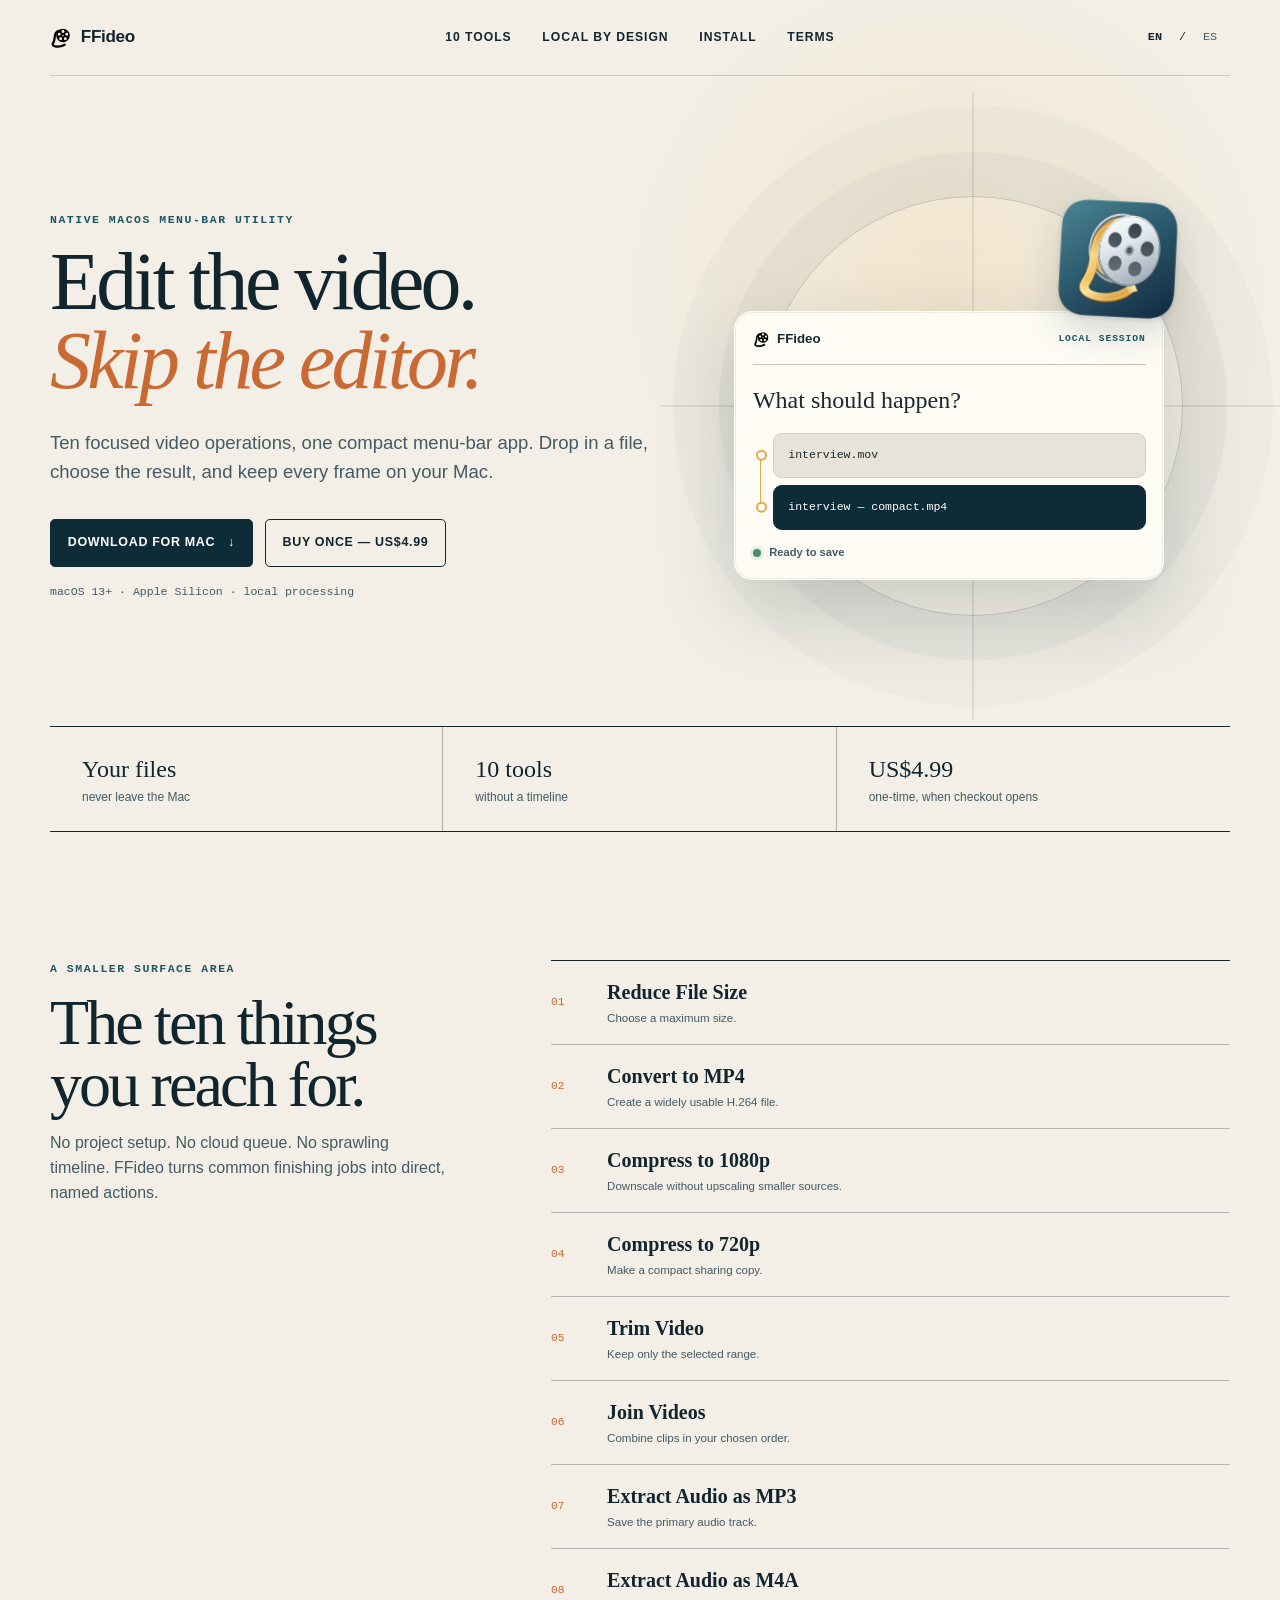
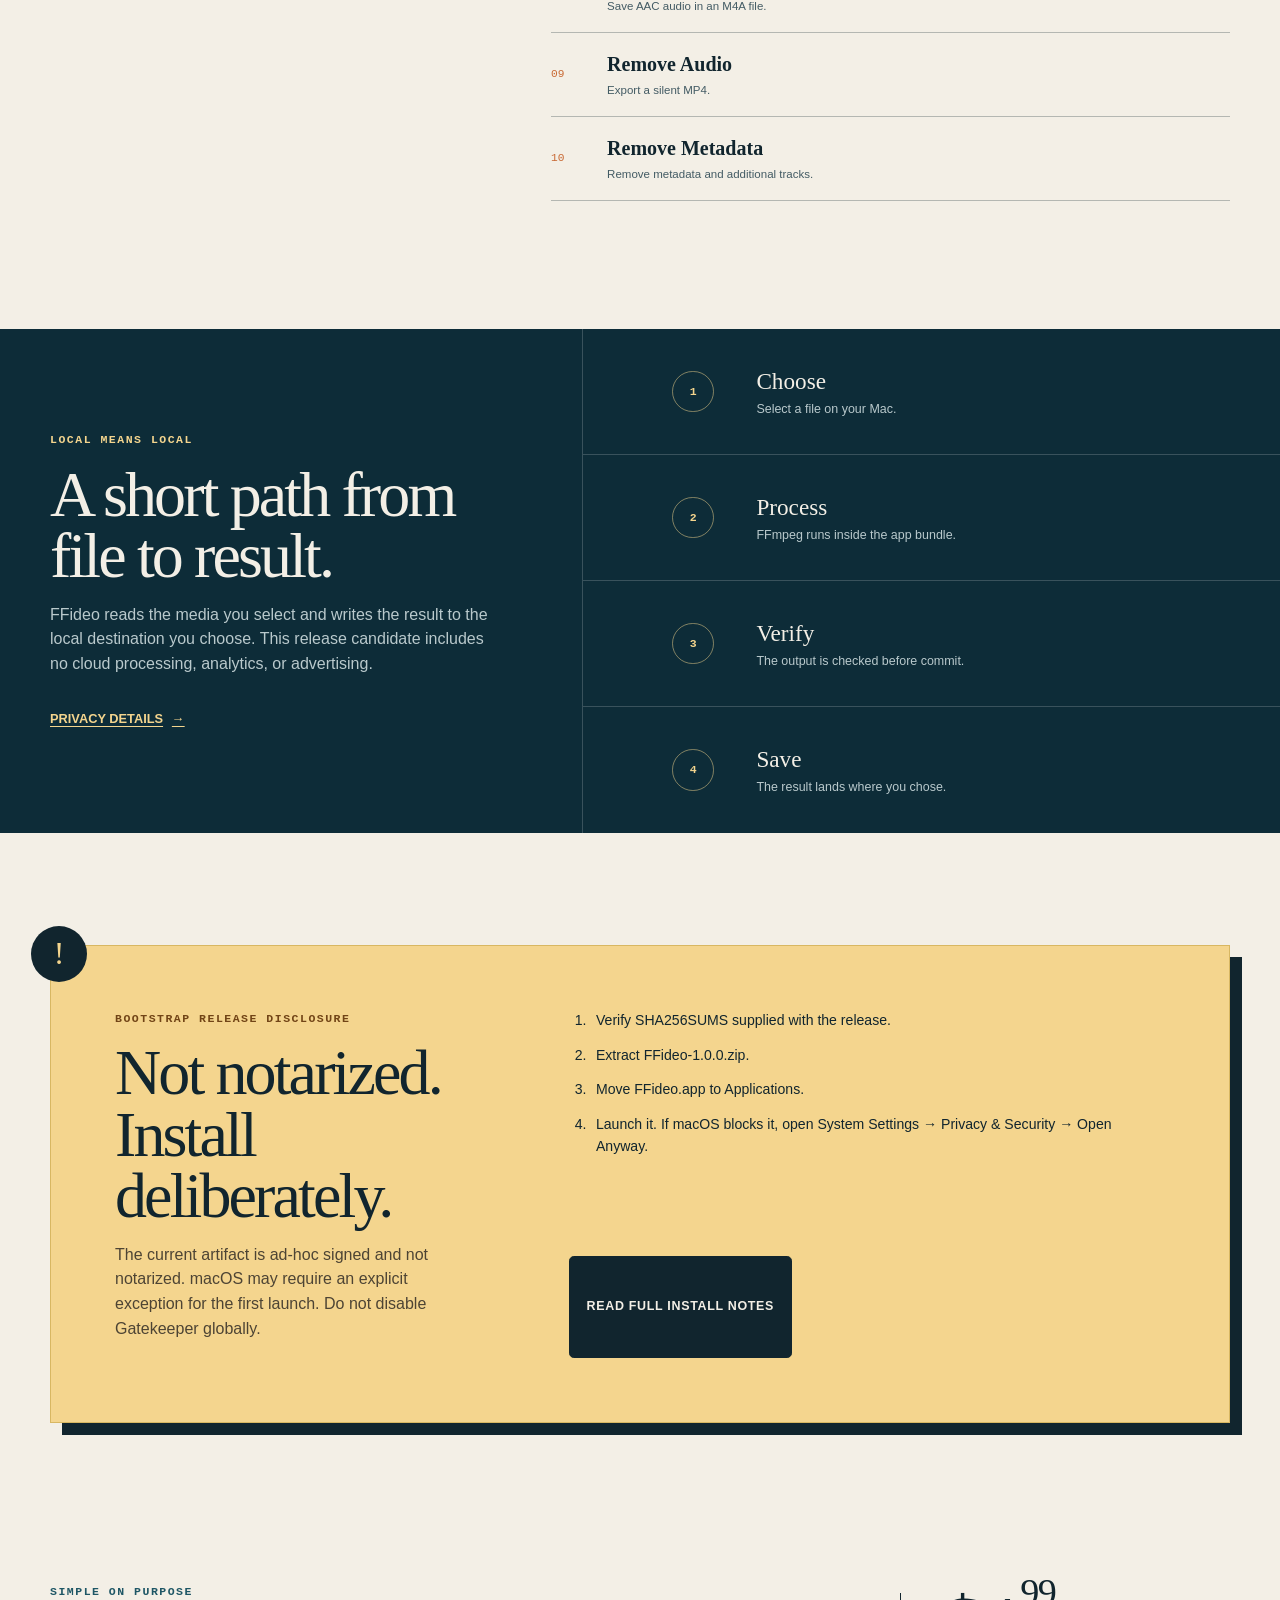
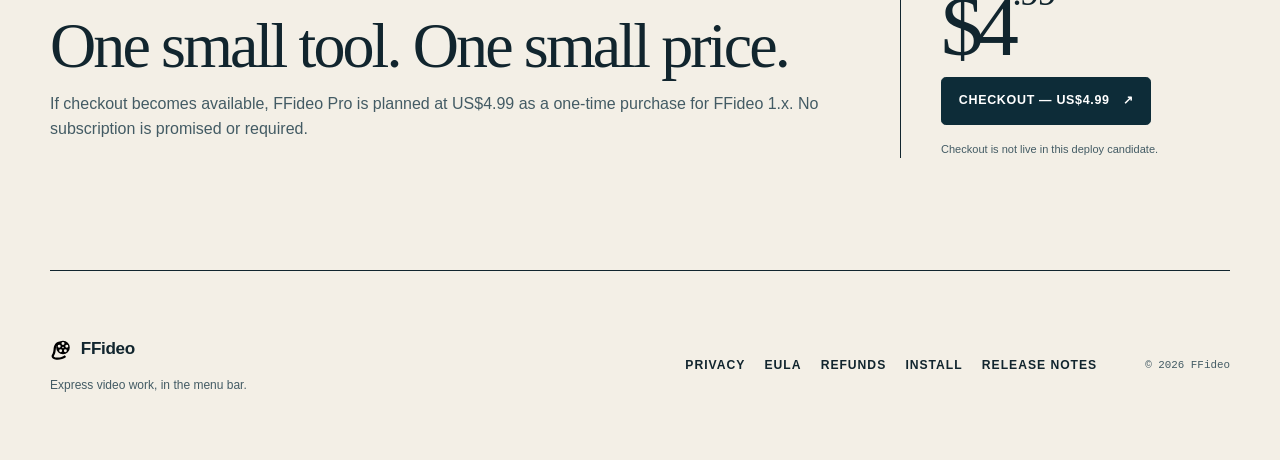
==== index.html @ 84b54c1f "Build FFideo static launch site" ====
<!doctype html>
<html lang="en">
<head>
  <meta charset="utf-8">
  <meta name="viewport" content="width=device-width, initial-scale=1">
  <meta name="description" content="FFideo is a native macOS menu-bar express video editor with ten local tools. Your files stay on your Mac.">
  <meta name="theme-color" content="#0d2c38">
  <meta property="og:title" content="FFideo — Express video work, in the menu bar">
  <meta property="og:description" content="Ten local video tools for Apple Silicon Macs. No cloud processing.">
  <meta property="og:type" content="website">
  <meta property="og:image" content="assets/ffideo.svg">
  <title>FFideo — Express video work, in the menu bar</title>
  <link rel="icon" href="assets/ffideo-menubar.svg" type="image/svg+xml">
  <link rel="stylesheet" href="assets/styles.css">
  <script src="assets/config.js" defer></script>
  <script src="assets/site.js" defer></script>
</head>
<body>
  <a class="skip-link" href="#main">Skip to content</a>
  <div class="page-shell">
    <header class="site-header" aria-label="Primary">
      <a class="brand" href="./" aria-label="FFideo home">
        <img src="assets/ffideo-menubar.svg" width="22" height="22" alt="">
        <span>FFideo</span>
      </a>
      <nav class="nav-links" aria-label="Main navigation">
        <a href="#tools" data-i18n="nav.tools">10 tools</a>
        <a href="#local" data-i18n="nav.local">Local by design</a>
        <a href="#install" data-i18n="nav.install">Install</a>
        <a href="privacy.html" data-i18n="nav.terms">Terms</a>
      </nav>
      <div class="language-switcher" aria-label="Language">
        <button type="button" data-language="en" aria-pressed="true">EN</button>
        <span aria-hidden="true">/</span>
        <button type="button" data-language="es" aria-pressed="false">ES</button>
      </div>
    </header>

    <main id="main">
      <section class="hero" aria-labelledby="hero-title">
        <div class="hero-copy">
          <p class="eyebrow" data-i18n="hero.eyebrow">Native macOS menu-bar utility</p>
          <h1 id="hero-title">
            <span data-i18n="hero.titleA">Edit the video.</span>
            <em data-i18n="hero.titleB">Skip the editor.</em>
          </h1>
          <p class="hero-lede" data-i18n="hero.lede">Ten focused video operations, one compact menu-bar app. Drop in a file, choose the result, and keep every frame on your Mac.</p>
          <div class="hero-actions">
            <a class="button button-primary" id="download" href="#download" data-config-link="releaseZipUrl" data-pending-label="Coming soon" data-pending-message="The FFideo release download is not live yet.">
              <span data-action-label data-i18n="hero.download">Download for Mac</span>
              <span aria-hidden="true">↓</span>
            </a>
            <a class="button button-quiet" href="#price" data-i18n="hero.buy">Buy once — US$4.99</a>
          </div>
          <p class="requirements" data-i18n="hero.requirements">macOS 13+ · Apple Silicon · local processing</p>
        </div>

        <div class="hero-object" aria-label="Illustration of the FFideo menu-bar app">
          <div class="signal-ring" aria-hidden="true"></div>
          <img class="app-icon" src="assets/ffideo.svg" width="164" height="164" alt="FFideo app icon: an aluminum film reel with a golden fettuccine ribbon">
          <div class="menu-popover">
            <div class="menu-chrome">
              <div class="menu-brand"><img src="assets/ffideo-menubar.svg" width="17" height="17" alt=""> FFideo</div>
              <span class="local-tag" data-i18n="mock.local">LOCAL SESSION</span>
            </div>
            <p class="menu-question" data-i18n="mock.title">What should happen?</p>
            <div class="file-route">
              <span class="file-pill" data-i18n="mock.input">interview.mov</span>
              <span class="route-line" aria-hidden="true"></span>
              <span class="file-pill file-output" data-i18n="mock.output">interview — compact.mp4</span>
            </div>
            <div class="menu-status"><span aria-hidden="true"></span><b data-i18n="mock.status">Ready to save</b></div>
          </div>
        </div>
      </section>

      <section class="proof-strip" aria-label="Key facts">
        <div><strong data-i18n="proof.files">Your files</strong><span data-i18n="proof.filesDetail">never leave the Mac</span></div>
        <div><strong data-i18n="proof.tools">10 tools</strong><span data-i18n="proof.toolsDetail">without a timeline</span></div>
        <div><strong data-i18n="proof.price">US$4.99</strong><span data-i18n="proof.priceDetail">one-time, when checkout opens</span></div>
      </section>

      <section class="tools-section" id="tools" aria-labelledby="tools-title">
        <div class="section-heading">
          <p class="eyebrow" data-i18n="tools.eyebrow">A smaller surface area</p>
          <h2 id="tools-title" data-i18n="tools.title">The ten things you reach for.</h2>
          <p data-i18n="tools.intro">No project setup. No cloud queue. No sprawling timeline. FFideo turns common finishing jobs into direct, named actions.</p>
        </div>
        <ol class="tool-ledger">
          <li><span class="tool-number">01</span><div><strong data-i18n="tool.1">Reduce File Size</strong><small data-i18n="tool.1d">Choose a maximum size.</small></div></li>
          <li><span class="tool-number">02</span><div><strong data-i18n="tool.2">Convert to MP4</strong><small data-i18n="tool.2d">Create a widely usable H.264 file.</small></div></li>
          <li><span class="tool-number">03</span><div><strong data-i18n="tool.3">Compress to 1080p</strong><small data-i18n="tool.3d">Downscale without upscaling smaller sources.</small></div></li>
          <li><span class="tool-number">04</span><div><strong data-i18n="tool.4">Compress to 720p</strong><small data-i18n="tool.4d">Make a compact sharing copy.</small></div></li>
          <li><span class="tool-number">05</span><div><strong data-i18n="tool.5">Trim Video</strong><small data-i18n="tool.5d">Keep only the selected range.</small></div></li>
          <li><span class="tool-number">06</span><div><strong data-i18n="tool.6">Join Videos</strong><small data-i18n="tool.6d">Combine clips in your chosen order.</small></div></li>
          <li><span class="tool-number">07</span><div><strong data-i18n="tool.7">Extract Audio as MP3</strong><small data-i18n="tool.7d">Save the primary audio track.</small></div></li>
          <li><span class="tool-number">08</span><div><strong data-i18n="tool.8">Extract Audio as M4A</strong><small data-i18n="tool.8d">Save AAC audio in an M4A file.</small></div></li>
          <li><span class="tool-number">09</span><div><strong data-i18n="tool.9">Remove Audio</strong><small data-i18n="tool.9d">Export a silent MP4.</small></div></li>
          <li><span class="tool-number">10</span><div><strong data-i18n="tool.10">Remove Metadata</strong><small data-i18n="tool.10d">Remove metadata and additional tracks.</small></div></li>
        </ol>
      </section>

      <section class="local-section" id="local" aria-labelledby="local-title">
        <div class="local-copy">
          <p class="eyebrow" data-i18n="local.eyebrow">Local means local</p>
          <h2 id="local-title" data-i18n="local.title">A short path from file to result.</h2>
          <p data-i18n="local.body">FFideo reads the media you select and writes the result to the local destination you choose. This release candidate includes no cloud processing, analytics, or advertising.</p>
          <a class="text-link" href="privacy.html">Privacy details <span aria-hidden="true">→</span></a>
        </div>
        <ol class="local-flow">
          <li><b>1</b><div><strong data-i18n="local.step1">Choose</strong><span data-i18n="local.step1d">Select a file on your Mac.</span></div></li>
          <li><b>2</b><div><strong data-i18n="local.step2">Process</strong><span data-i18n="local.step2d">FFmpeg runs inside the app bundle.</span></div></li>
          <li><b>3</b><div><strong data-i18n="local.step3">Verify</strong><span data-i18n="local.step3d">The output is checked before commit.</span></div></li>
          <li><b>4</b><div><strong data-i18n="local.step4">Save</strong><span data-i18n="local.step4d">The result lands where you chose.</span></div></li>
        </ol>
      </section>

      <section class="install-section" id="install" aria-labelledby="install-title">
        <div class="warning-mark" aria-hidden="true">!</div>
        <div class="install-copy">
          <p class="eyebrow" data-i18n="install.eyebrow">Bootstrap release disclosure</p>
          <h2 id="install-title" data-i18n="install.title">Not notarized. Install deliberately.</h2>
          <p data-i18n="install.body">The current artifact is ad-hoc signed and not notarized. macOS may require an explicit exception for the first launch. Do not disable Gatekeeper globally.</p>
        </div>
        <ol class="install-steps">
          <li data-i18n="install.one">Verify SHA256SUMS supplied with the release.</li>
          <li data-i18n="install.two">Extract FFideo-1.0.0.zip.</li>
          <li data-i18n="install.three">Move FFideo.app to Applications.</li>
          <li data-i18n="install.four">Launch it. If macOS blocks it, open System Settings → Privacy &amp; Security → Open Anyway.</li>
        </ol>
        <a class="button button-dark" href="install.html" data-i18n="install.link">Read full install notes</a>
      </section>

      <section class="price-section" id="price" aria-labelledby="price-title">
        <div>
          <p class="eyebrow" data-i18n="price.eyebrow">Simple on purpose</p>
          <h2 id="price-title" data-i18n="price.title">One small tool. One small price.</h2>
          <p data-i18n="price.body">If checkout becomes available, FFideo Pro is planned at US$4.99 as a one-time purchase for FFideo 1.x. No subscription is promised or required.</p>
        </div>
        <div class="price-action">
          <span class="price">$4<sup>.99</sup></span>
          <a class="button button-primary" id="checkout" href="#checkout" data-config-link="checkoutUrl" data-pending-label="Coming soon" data-pending-message="FFideo checkout is not live yet.">
            <span data-action-label data-i18n="price.cta">Checkout — US$4.99</span>
            <span aria-hidden="true">↗</span>
          </a>
          <small data-i18n="price.note">Checkout is not live in this deploy candidate.</small>
        </div>
      </section>
    </main>

    <footer class="site-footer">
      <div class="footer-brand">
        <a class="brand" href="./"><img src="assets/ffideo-menubar.svg" width="22" height="22" alt=""><span>FFideo</span></a>
        <p data-i18n="footer.tagline">Express video work, in the menu bar.</p>
      </div>
      <nav aria-label="Legal and release documents">
        <a href="privacy.html" data-i18n="footer.privacy">Privacy</a>
        <a href="eula.html" data-i18n="footer.eula">EULA</a>
        <a href="refunds.html" data-i18n="footer.refunds">Refunds</a>
        <a href="install.html" data-i18n="footer.install">Install</a>
        <a href="release-docs/CHANGELOG.md" data-i18n="footer.source">Release notes</a>
      </nav>
      <p class="copyright">© 2026 FFideo</p>
    </footer>
  </div>
  <p class="sr-only" aria-live="polite" data-live-region></p>
</body>
</html>
---- assets/styles.css ----
/* FFideo launch site — no external fonts, trackers, or build step. */
:root {
  --ink: #11252e;
  --ink-soft: #435b64;
  --petrol: #0d2c38;
  --petrol-light: #1e5665;
  --paper: #f3efe6;
  --paper-bright: #fffdf7;
  --line: #c9c3b7;
  --gold: #e4aa43;
  --gold-pale: #f4d58e;
  --orange: #c96a35;
  --white: #ffffff;
  --shadow: 0 28px 80px rgba(10, 37, 47, .18);
  --sans: "Avenir Next", Avenir, "Segoe UI", Helvetica, Arial, sans-serif;
  --display: "Iowan Old Style", "Palatino Linotype", Palatino, Georgia, serif;
  --mono: "SFMono-Regular", Consolas, "Liberation Mono", monospace;
  --max: 1180px;
}

* { box-sizing: border-box; }
html { scroll-behavior: smooth; }
body {
  margin: 0;
  color: var(--ink);
  background:
    radial-gradient(circle at 74% 8%, rgba(228, 170, 67, .15), transparent 21rem),
    var(--paper);
  font-family: var(--sans);
  font-size: 16px;
  line-height: 1.55;
  -webkit-font-smoothing: antialiased;
}
img { display: block; max-width: 100%; }
a { color: inherit; text-decoration-thickness: .08em; text-underline-offset: .2em; }
button, a { -webkit-tap-highlight-color: transparent; }
button { font: inherit; }
::selection { color: var(--petrol); background: var(--gold-pale); }

.skip-link {
  position: fixed;
  z-index: 100;
  top: .75rem;
  left: .75rem;
  padding: .65rem 1rem;
  color: var(--white);
  background: var(--petrol);
  border-radius: .35rem;
  transform: translateY(-180%);
}
.skip-link:focus { transform: translateY(0); }
:focus-visible { outline: 3px solid var(--gold); outline-offset: 4px; }
.sr-only {
  position: absolute;
  width: 1px;
  height: 1px;
  padding: 0;
  margin: -1px;
  overflow: hidden;
  clip: rect(0, 0, 0, 0);
  white-space: nowrap;
  border: 0;
}

.page-shell { overflow: hidden; }
.site-header,
main > section,
.site-footer {
  width: min(calc(100% - 2rem), var(--max));
  margin-inline: auto;
}

.site-header {
  min-height: 76px;
  display: grid;
  grid-template-columns: 1fr auto 1fr;
  align-items: center;
  gap: 1.5rem;
  border-bottom: 1px solid rgba(17, 37, 46, .2);
}
.brand {
  justify-self: start;
  display: inline-flex;
  align-items: center;
  gap: .55rem;
  font-size: 1.07rem;
  font-weight: 750;
  letter-spacing: -.02em;
  text-decoration: none;
}
.brand img { width: 22px; height: 22px; }
.nav-links { display: flex; align-items: center; gap: clamp(1rem, 2.4vw, 2.25rem); }
.nav-links a,
.site-footer nav a {
  font-size: .76rem;
  font-weight: 700;
  letter-spacing: .08em;
  text-decoration: none;
  text-transform: uppercase;
}
.nav-links a:hover,
.site-footer nav a:hover { text-decoration: underline; }
.language-switcher {
  justify-self: end;
  display: flex;
  align-items: center;
  gap: .25rem;
  font-family: var(--mono);
  font-size: .74rem;
}
.language-switcher button {
  min-width: 40px;
  min-height: 44px;
  padding: .25rem;
  color: var(--ink-soft);
  background: transparent;
  border: 0;
  cursor: pointer;
}
.language-switcher button[aria-pressed="true"] { color: var(--ink); font-weight: 800; }

.hero {
  min-height: min(650px, calc(100svh - 76px));
  display: grid;
  grid-template-columns: minmax(0, 1.08fr) minmax(440px, .92fr);
  align-items: center;
  gap: clamp(2rem, 5vw, 6rem);
  padding: clamp(3rem, 8vh, 5.5rem) 0 clamp(2.75rem, 7vh, 4.5rem);
}
.eyebrow {
  margin: 0 0 .9rem;
  color: var(--petrol-light);
  font-family: var(--mono);
  font-size: .72rem;
  font-weight: 700;
  letter-spacing: .13em;
  text-transform: uppercase;
}
.hero h1,
h2,
.legal-hero h1 {
  margin: 0;
  font-family: var(--display);
  font-weight: 500;
  letter-spacing: -.045em;
  line-height: .96;
}
.hero h1 { max-width: 680px; font-size: clamp(3.8rem, 6.4vw, 5.9rem); }
.hero h1 span,
.hero h1 em { display: block; }
.hero h1 em { color: var(--orange); font-style: italic; }
.hero-lede {
  max-width: 620px;
  margin: 1.8rem 0 0;
  color: var(--ink-soft);
  font-size: clamp(1rem, 1.45vw, 1.2rem);
}
.hero-actions { display: flex; flex-wrap: wrap; gap: .75rem; margin-top: 2rem; }
.button {
  min-height: 48px;
  display: inline-flex;
  align-items: center;
  justify-content: center;
  gap: .8rem;
  padding: .7rem 1.05rem;
  border: 1px solid var(--ink);
  border-radius: .3rem;
  font-size: .78rem;
  font-weight: 800;
  letter-spacing: .055em;
  text-decoration: none;
  text-transform: uppercase;
  transition: transform 160ms ease, background-color 160ms ease, color 160ms ease;
}
.button:hover { transform: translateY(-2px); }
.button-primary { color: var(--white); background: var(--petrol); border-color: var(--petrol); }
.button-primary:hover { background: var(--petrol-light); }
.button-quiet { background: transparent; }
.button-quiet:hover { color: var(--paper-bright); background: var(--ink); }
.button-dark { color: var(--paper); background: var(--ink); border-color: var(--ink); }
.button[aria-disabled="true"] { cursor: not-allowed; }
.requirements {
  margin: 1rem 0 0;
  color: var(--ink-soft);
  font-family: var(--mono);
  font-size: .72rem;
}

.hero-object {
  position: relative;
  min-height: 490px;
  display: grid;
  place-items: center;
  isolation: isolate;
}
.signal-ring {
  position: absolute;
  z-index: -2;
  width: 420px;
  aspect-ratio: 1;
  border: 1px solid rgba(17, 37, 46, .2);
  border-radius: 50%;
  box-shadow:
    0 0 0 44px rgba(13, 44, 56, .035),
    0 0 0 90px rgba(13, 44, 56, .025);
}
.signal-ring::before,
.signal-ring::after {
  content: "";
  position: absolute;
  inset: 50% auto auto 50%;
  background: rgba(17, 37, 46, .18);
  transform: translate(-50%, -50%);
}
.signal-ring::before { width: 1px; height: 150%; }
.signal-ring::after { width: 150%; height: 1px; }
.app-icon {
  position: absolute;
  z-index: 2;
  top: 16px;
  right: 9%;
  width: 132px;
  filter: drop-shadow(0 16px 20px rgba(13, 44, 56, .17));
  transform: rotate(3deg);
}
.menu-popover {
  position: relative;
  z-index: 1;
  width: min(100%, 430px);
  margin: 5rem 3rem 0 0;
  padding: 1.1rem;
  color: #1a2830;
  background: rgba(255, 253, 247, .93);
  border: 1px solid rgba(255,255,255,.78);
  border-radius: 1.15rem;
  box-shadow: var(--shadow), inset 0 0 0 1px rgba(17, 37, 46, .08);
  backdrop-filter: blur(18px);
  -webkit-backdrop-filter: blur(18px);
}
.menu-popover::before {
  content: "";
  position: absolute;
  top: -10px;
  right: 74px;
  width: 18px;
  height: 18px;
  background: var(--paper-bright);
  border-top: 1px solid rgba(17, 37, 46, .08);
  border-left: 1px solid rgba(17, 37, 46, .08);
  transform: rotate(45deg);
}
.menu-chrome { display: flex; align-items: center; justify-content: space-between; padding-bottom: .85rem; border-bottom: 1px solid var(--line); }
.menu-brand { display: flex; align-items: center; gap: .45rem; font-size: .83rem; font-weight: 800; }
.local-tag { color: var(--petrol-light); font-family: var(--mono); font-size: .6rem; font-weight: 800; letter-spacing: .1em; }
.menu-question { margin: 1.1rem 0 .85rem; font-family: var(--display); font-size: 1.5rem; }
.file-route { position: relative; display: grid; gap: .45rem; padding-left: 1.25rem; }
.route-line { position: absolute; z-index: -1; top: 20px; bottom: 20px; left: .47rem; width: 1px; background: var(--gold); }
.file-pill {
  position: relative;
  padding: .78rem .9rem;
  background: #e8e3d9;
  border: 1px solid #d5cec1;
  border-radius: .55rem;
  font-family: var(--mono);
  font-size: .72rem;
}
.file-pill::before {
  content: "";
  position: absolute;
  top: 50%;
  left: -1.12rem;
  width: .42rem;
  height: .42rem;
  background: var(--paper-bright);
  border: 2px solid var(--gold);
  border-radius: 50%;
  transform: translateY(-50%);
}
.file-output { color: var(--white); background: var(--petrol); border-color: var(--petrol); }
.menu-status { display: flex; align-items: center; gap: .5rem; margin-top: .9rem; color: var(--ink-soft); font-size: .7rem; }
.menu-status span { width: .52rem; height: .52rem; background: #4e8b65; border-radius: 50%; box-shadow: 0 0 0 3px rgba(78, 139, 101, .14); }

.proof-strip {
  display: grid;
  grid-template-columns: repeat(3, 1fr);
  border-top: 1px solid var(--ink);
  border-bottom: 1px solid var(--ink);
}
.proof-strip > div { min-height: 104px; display: flex; flex-direction: column; justify-content: center; padding: 1.25rem 2rem; border-right: 1px solid rgba(17, 37, 46, .32); }
.proof-strip > div:last-child { border-right: 0; }
.proof-strip strong { font-family: var(--display); font-size: 1.5rem; font-weight: 500; }
.proof-strip span { color: var(--ink-soft); font-size: .75rem; }

.tools-section {
  display: grid;
  grid-template-columns: .74fr 1.26fr;
  gap: clamp(3rem, 8vw, 8rem);
  padding: 8rem 0;
}
.section-heading { align-self: start; position: sticky; top: 3rem; }
.section-heading h2,
.local-copy h2,
.install-copy h2,
.price-section h2 { font-size: clamp(2.7rem, 5vw, 4.8rem); }
.section-heading > p:last-child,
.local-copy > p:last-of-type,
.install-copy > p:last-child,
.price-section > div > p:last-child { color: var(--ink-soft); }
.tool-ledger { margin: 0; padding: 0; list-style: none; border-top: 1px solid var(--ink); }
.tool-ledger li {
  display: grid;
  grid-template-columns: 3.5rem 1fr;
  align-items: center;
  min-height: 84px;
  border-bottom: 1px solid rgba(17, 37, 46, .28);
  transition: padding-left 160ms ease, background-color 160ms ease;
}
.tool-ledger li:hover { padding-left: .8rem; background: rgba(255,255,255,.25); }
.tool-number { color: var(--orange); font-family: var(--mono); font-size: .7rem; }
.tool-ledger strong,
.tool-ledger small { display: block; }
.tool-ledger strong { font-family: var(--display); font-size: 1.25rem; font-weight: 600; }
.tool-ledger small { margin-top: .1rem; color: var(--ink-soft); font-size: .72rem; }

.local-section {
  width: 100%;
  max-width: none;
  display: grid;
  grid-template-columns: minmax(0, 1fr) minmax(0, 1.2fr);
  color: var(--paper);
  background: var(--petrol);
}
.local-copy { padding: clamp(4rem, 8vw, 8rem) max(1rem, calc((100vw - var(--max)) / 2)); padding-right: clamp(2rem, 7vw, 7rem); }
.local-copy .eyebrow { color: var(--gold-pale); }
.local-copy > p:last-of-type { color: #b9c9cc; }
.text-link { display: inline-flex; gap: .55rem; margin-top: 1rem; color: var(--gold-pale); font-size: .8rem; font-weight: 800; text-transform: uppercase; }
.local-flow { margin: 0; padding: 0; list-style: none; border-left: 1px solid rgba(255,255,255,.18); }
.local-flow li { min-height: 25%; display: grid; grid-template-columns: 4rem 1fr; align-items: center; gap: 1.25rem; padding: 1.8rem clamp(2rem, 7vw, 7rem); border-bottom: 1px solid rgba(255,255,255,.18); }
.local-flow li:last-child { border-bottom: 0; }
.local-flow b { width: 2.6rem; height: 2.6rem; display: grid; place-items: center; color: var(--gold-pale); border: 1px solid rgba(244,213,142,.5); border-radius: 50%; font-family: var(--mono); font-size: .72rem; }
.local-flow strong,
.local-flow span { display: block; }
.local-flow strong { font-family: var(--display); font-size: 1.45rem; font-weight: 500; }
.local-flow span { color: #b9c9cc; font-size: .78rem; }

.install-section {
  position: relative;
  display: grid;
  grid-template-columns: .75fr 1.25fr;
  gap: 2rem 6rem;
  margin-block: 7rem;
  padding: clamp(2.2rem, 5vw, 4.5rem);
  color: var(--ink);
  background: var(--gold-pale);
  border: 1px solid #d8b762;
  box-shadow: 12px 12px 0 var(--ink);
}
.warning-mark {
  position: absolute;
  top: -1.25rem;
  left: -1.25rem;
  width: 3.5rem;
  height: 3.5rem;
  display: grid;
  place-items: center;
  color: var(--gold-pale);
  background: var(--ink);
  border-radius: 50%;
  font-family: var(--display);
  font-size: 2rem;
}
.install-copy { grid-row: span 2; }
.install-copy .eyebrow { color: #714416; }
.install-copy > p:last-child { color: #4d4434; }
.install-steps { margin: 0; padding-left: 1.35rem; }
.install-steps li { margin-bottom: .8rem; padding-left: .35rem; font-size: .88rem; }
.install-section .button { justify-self: start; }

.price-section {
  display: grid;
  grid-template-columns: 1.4fr .6fr;
  align-items: end;
  gap: 5rem;
  padding: 3rem 0 7rem;
}
.price-action { display: flex; flex-direction: column; align-items: flex-start; gap: 1rem; padding-left: 2.5rem; border-left: 1px solid var(--ink); }
.price { font-family: var(--display); font-size: 5.3rem; letter-spacing: -.08em; line-height: .8; }
.price sup { position: relative; top: -.55em; font-size: .45em; letter-spacing: -.04em; }
.price-action small { color: var(--ink-soft); font-size: .69rem; }

.site-footer {
  min-height: 190px;
  display: grid;
  grid-template-columns: 1fr auto auto;
  align-items: center;
  gap: 3rem;
  border-top: 1px solid var(--ink);
}
.footer-brand p { margin: .5rem 0 0; color: var(--ink-soft); font-size: .75rem; }
.site-footer nav { display: flex; flex-wrap: wrap; justify-content: center; gap: 1.2rem; }
.copyright { margin: 0; color: var(--ink-soft); font-family: var(--mono); font-size: .68rem; }

/* Document pages */
.document-body { background: var(--paper); }
.document-header { width: min(calc(100% - 2rem), 920px); }
.legal-main { width: min(calc(100% - 2rem), 920px); margin: 0 auto; }
.legal-hero { padding: 5rem 0 3rem; border-bottom: 1px solid var(--ink); }
.legal-hero .document-label { color: var(--orange); font-family: var(--mono); font-size: .72rem; font-weight: 800; letter-spacing: .1em; text-transform: uppercase; }
.legal-hero h1 { max-width: 760px; margin-top: .8rem; font-size: clamp(3rem, 7vw, 5.8rem); }
.legal-hero .lede { max-width: 680px; margin-top: 1.5rem; color: var(--ink-soft); font-size: 1.08rem; }
.status-note {
  margin: 2rem 0 0;
  padding: 1rem 1.2rem;
  background: var(--gold-pale);
  border-left: 4px solid var(--orange);
  font-size: .82rem;
}
.document-content { max-width: 760px; padding: 3.5rem 0 6rem; }
.document-content h2 { margin: 2.6rem 0 .9rem; font-family: var(--display); font-size: 2rem; letter-spacing: -.025em; }
.document-content h2:first-child { margin-top: 0; }
.document-content h3 { margin: 2rem 0 .75rem; font-size: 1rem; letter-spacing: .02em; }
.document-content p,
.document-content li { color: #304951; }
.document-content li { margin-bottom: .65rem; }
.document-content code { padding: .12em .32em; background: #e3ded3; border-radius: .2rem; font-family: var(--mono); font-size: .86em; }
.document-content .install-command { display: block; margin: 1rem 0; padding: 1rem; color: var(--paper-bright); background: var(--petrol); overflow-x: auto; }
.document-content .back-link { display: inline-flex; gap: .5rem; margin-top: 2rem; font-size: .78rem; font-weight: 800; text-transform: uppercase; }
.document-footer { width: min(calc(100% - 2rem), 920px); }

@media (max-height: 700px) and (min-width: 901px) {
  .hero { padding: 2.25rem 0 1.75rem; }
  .hero h1 { font-size: clamp(3.8rem, 6.5vw, 5.4rem); }
  .hero-object { min-height: 410px; }
  .menu-popover { margin-top: 4rem; }
}

@media (max-width: 900px) {
  .site-header { grid-template-columns: 1fr auto; }
  .nav-links { display: none; }
  .hero { grid-template-columns: 1fr; padding-top: 4rem; }
  .hero-copy { max-width: 720px; }
  .hero-object { min-height: 440px; }
  .tools-section { grid-template-columns: 1fr; gap: 3rem; }
  .section-heading { position: static; max-width: 680px; }
  .local-section { grid-template-columns: 1fr; }
  .local-copy { padding: 5rem max(1rem, calc((100vw - var(--max)) / 2)); }
  .local-flow { border-top: 1px solid rgba(255,255,255,.18); border-left: 0; }
  .install-section { grid-template-columns: 1fr; }
  .install-copy { grid-row: auto; }
  .price-section { grid-template-columns: 1fr; gap: 3rem; }
  .price-action { padding: 0; border: 0; }
  .site-footer { grid-template-columns: 1fr; align-content: center; justify-items: start; gap: 1.5rem; padding-block: 3rem; }
  .site-footer nav { justify-content: flex-start; }
}

@media (max-width: 620px) {
  .site-header { min-height: 64px; }
  .hero { min-height: auto; padding: 3.5rem 0; }
  .hero h1 { font-size: clamp(3.3rem, 17vw, 4.9rem); }
  .hero-lede { font-size: 1rem; }
  .hero-actions { align-items: stretch; flex-direction: column; }
  .hero-actions .button { width: 100%; }
  .hero-object { min-height: 390px; }
  .signal-ring { width: 280px; }
  .app-icon { top: 5px; right: -4px; width: 114px; }
  .menu-popover { margin: 4.2rem 0 0; }
  .proof-strip { grid-template-columns: 1fr; }
  .proof-strip > div { min-height: 84px; padding-inline: 1rem; border-right: 0; border-bottom: 1px solid rgba(17, 37, 46, .32); }
  .proof-strip > div:last-child { border-bottom: 0; }
  .tools-section { padding: 5rem 0; }
  .section-heading h2,
  .local-copy h2,
  .install-copy h2,
  .price-section h2 { font-size: clamp(2.6rem, 14vw, 3.8rem); }
  .tool-ledger li { grid-template-columns: 2.7rem 1fr; }
  .local-flow li { grid-template-columns: 3.2rem 1fr; padding: 1.5rem 1rem; }
  .install-section { width: calc(100% - 2rem); margin-block: 5rem; padding: 2.5rem 1.2rem 2rem; box-shadow: 7px 7px 0 var(--ink); }
  .warning-mark { left: .8rem; }
  .price-section { padding-bottom: 5rem; }
  .price { font-size: 4.5rem; }
  .legal-hero { padding-top: 3.5rem; }
  .document-content { padding-top: 2.5rem; }
}

@media (prefers-reduced-motion: reduce) {
  html { scroll-behavior: auto; }
  *, *::before, *::after { scroll-behavior: auto !important; transition-duration: .001ms !important; animation-duration: .001ms !important; animation-iteration-count: 1 !important; }
}

@media (prefers-contrast: more) {
  :root { --ink-soft: #263d45; --line: #827d73; }
  .menu-popover { background: var(--paper-bright); }
}

@media print {
  .site-header, .site-footer, .hero-actions, .language-switcher { display: none; }
  body { background: white; }
  .legal-main { width: 100%; }
}
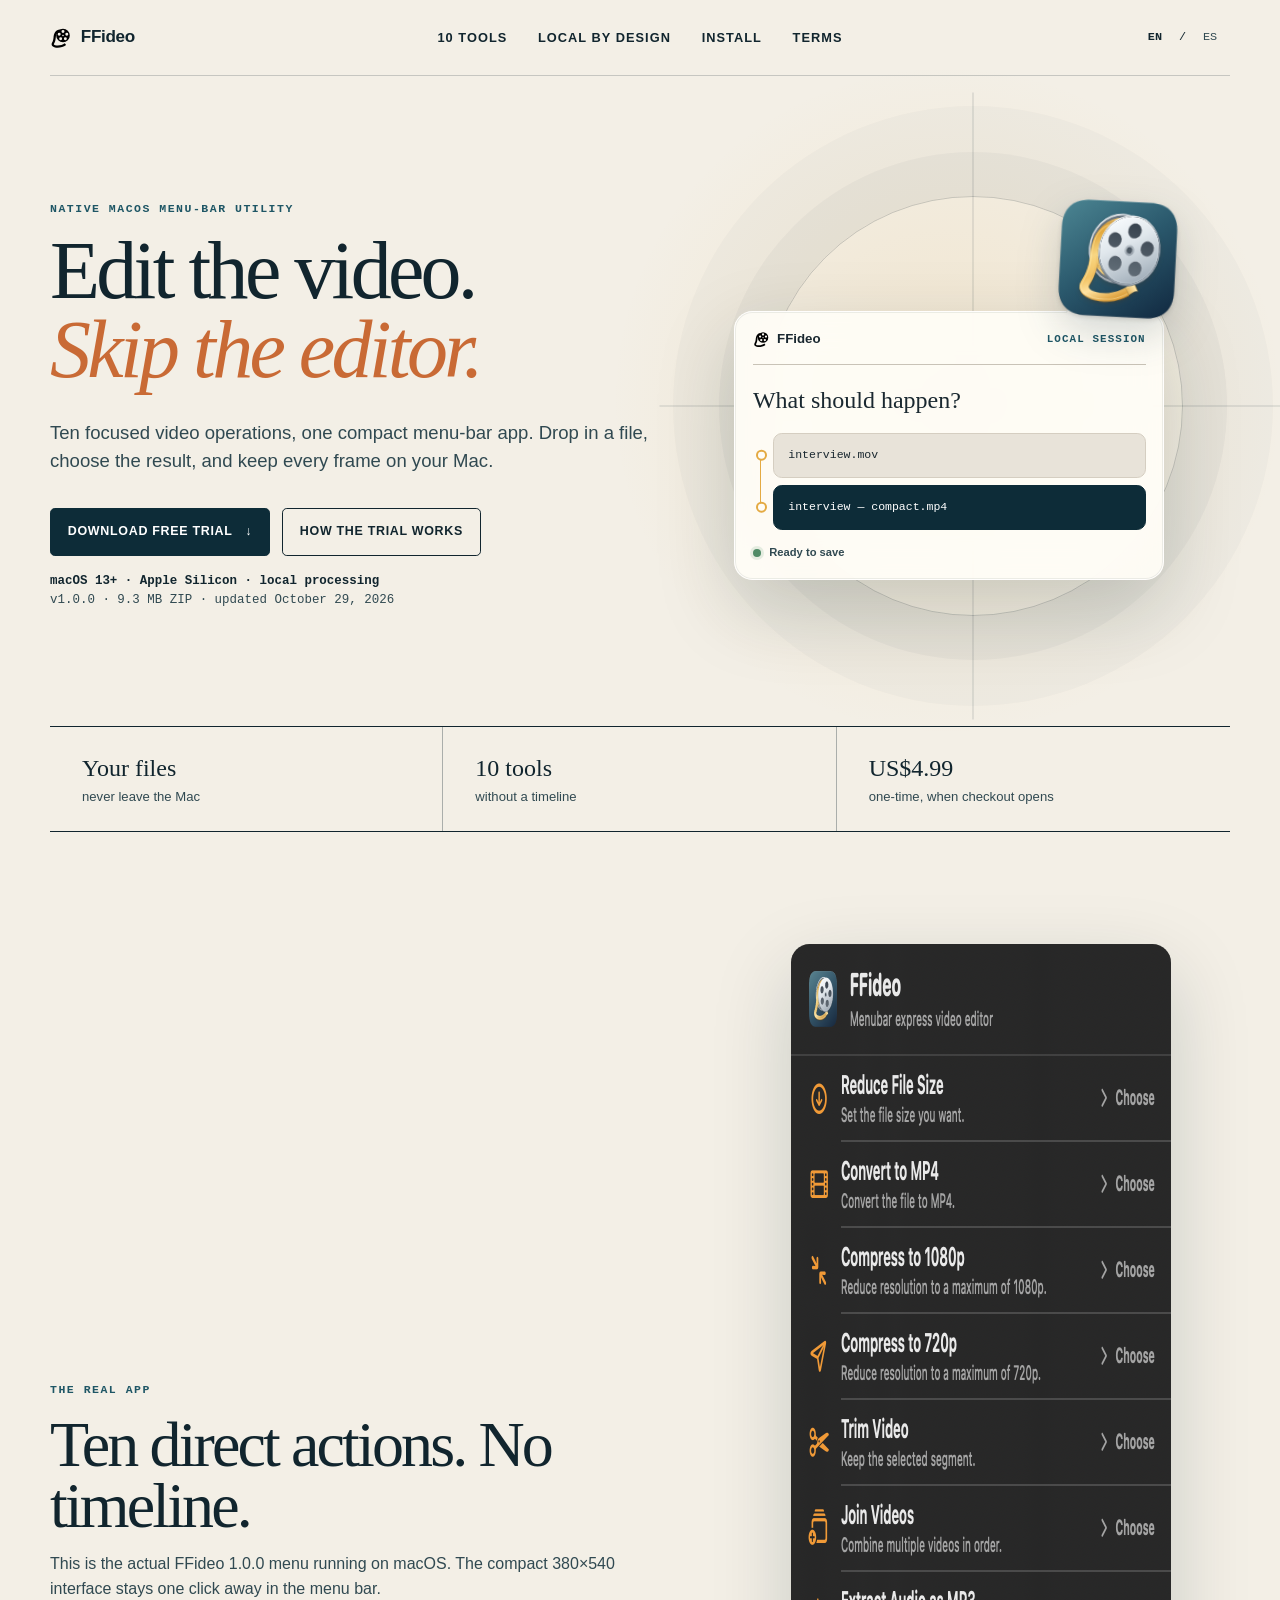
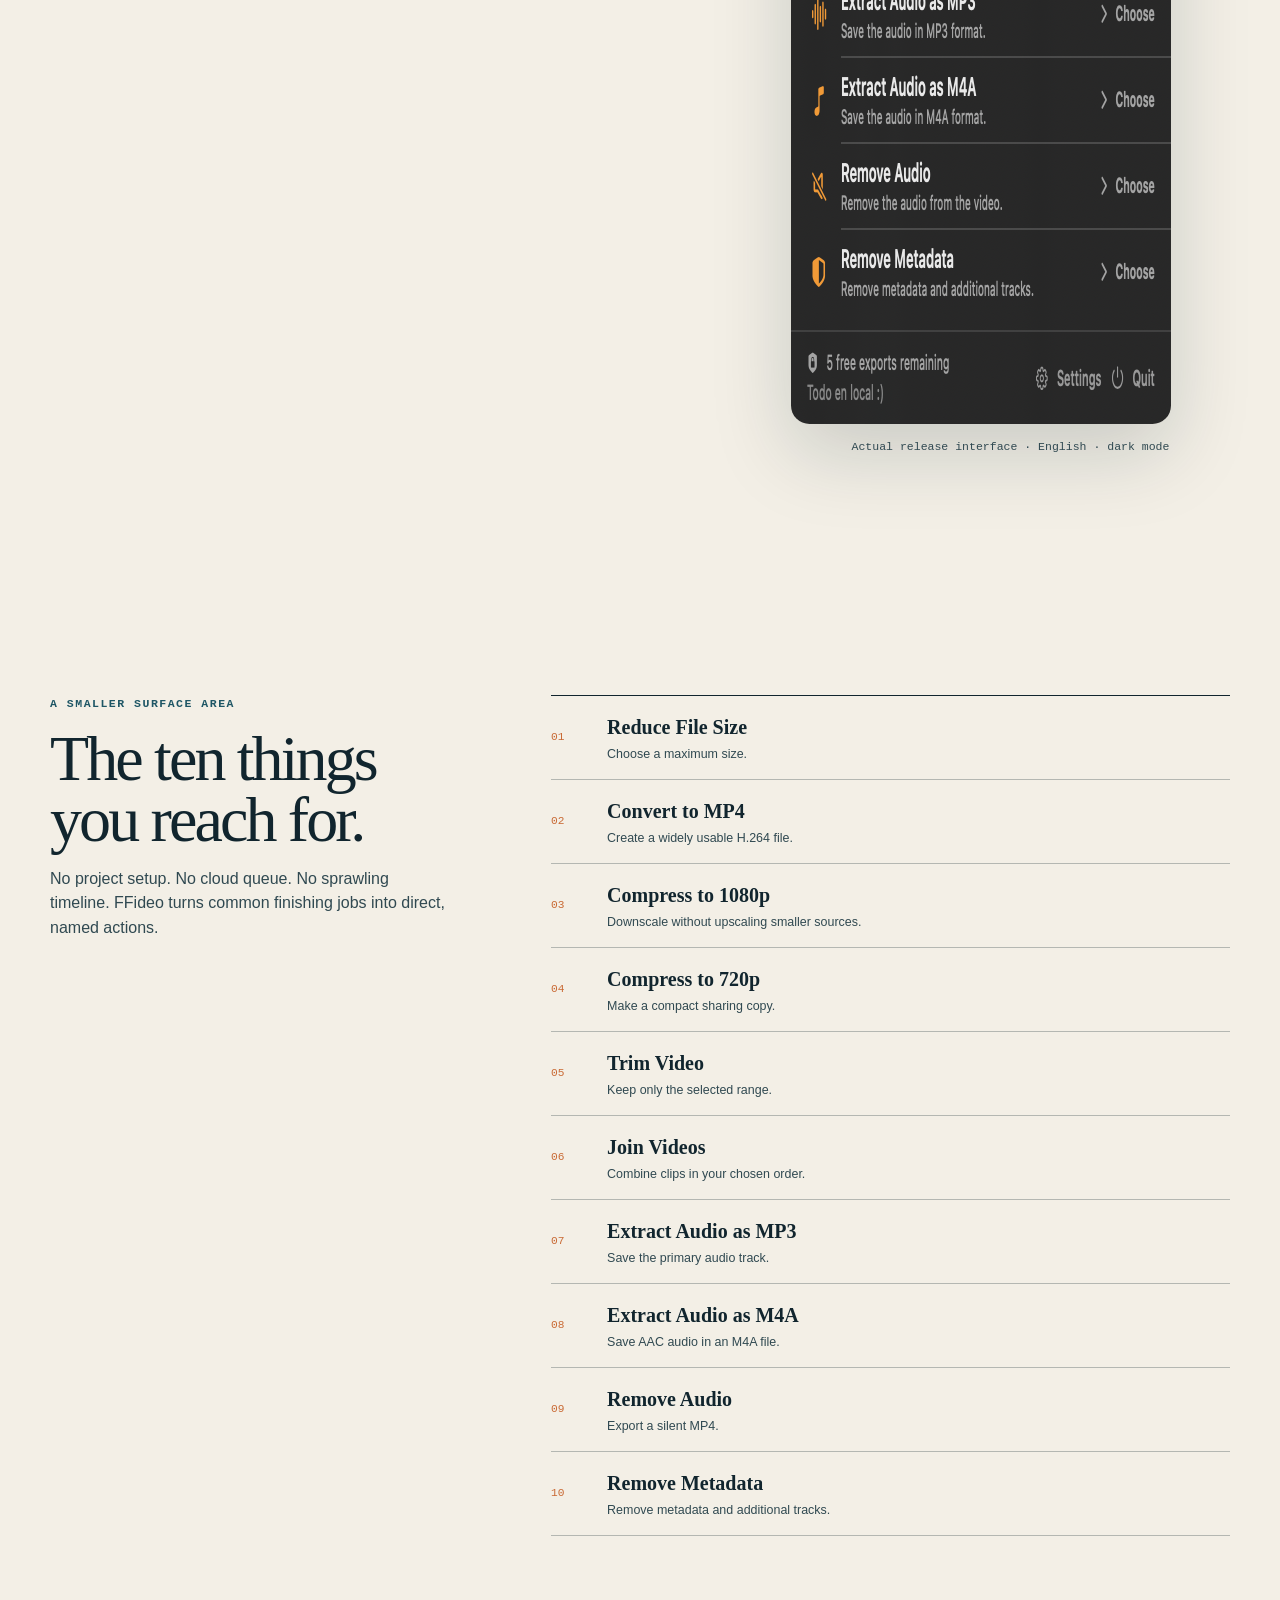
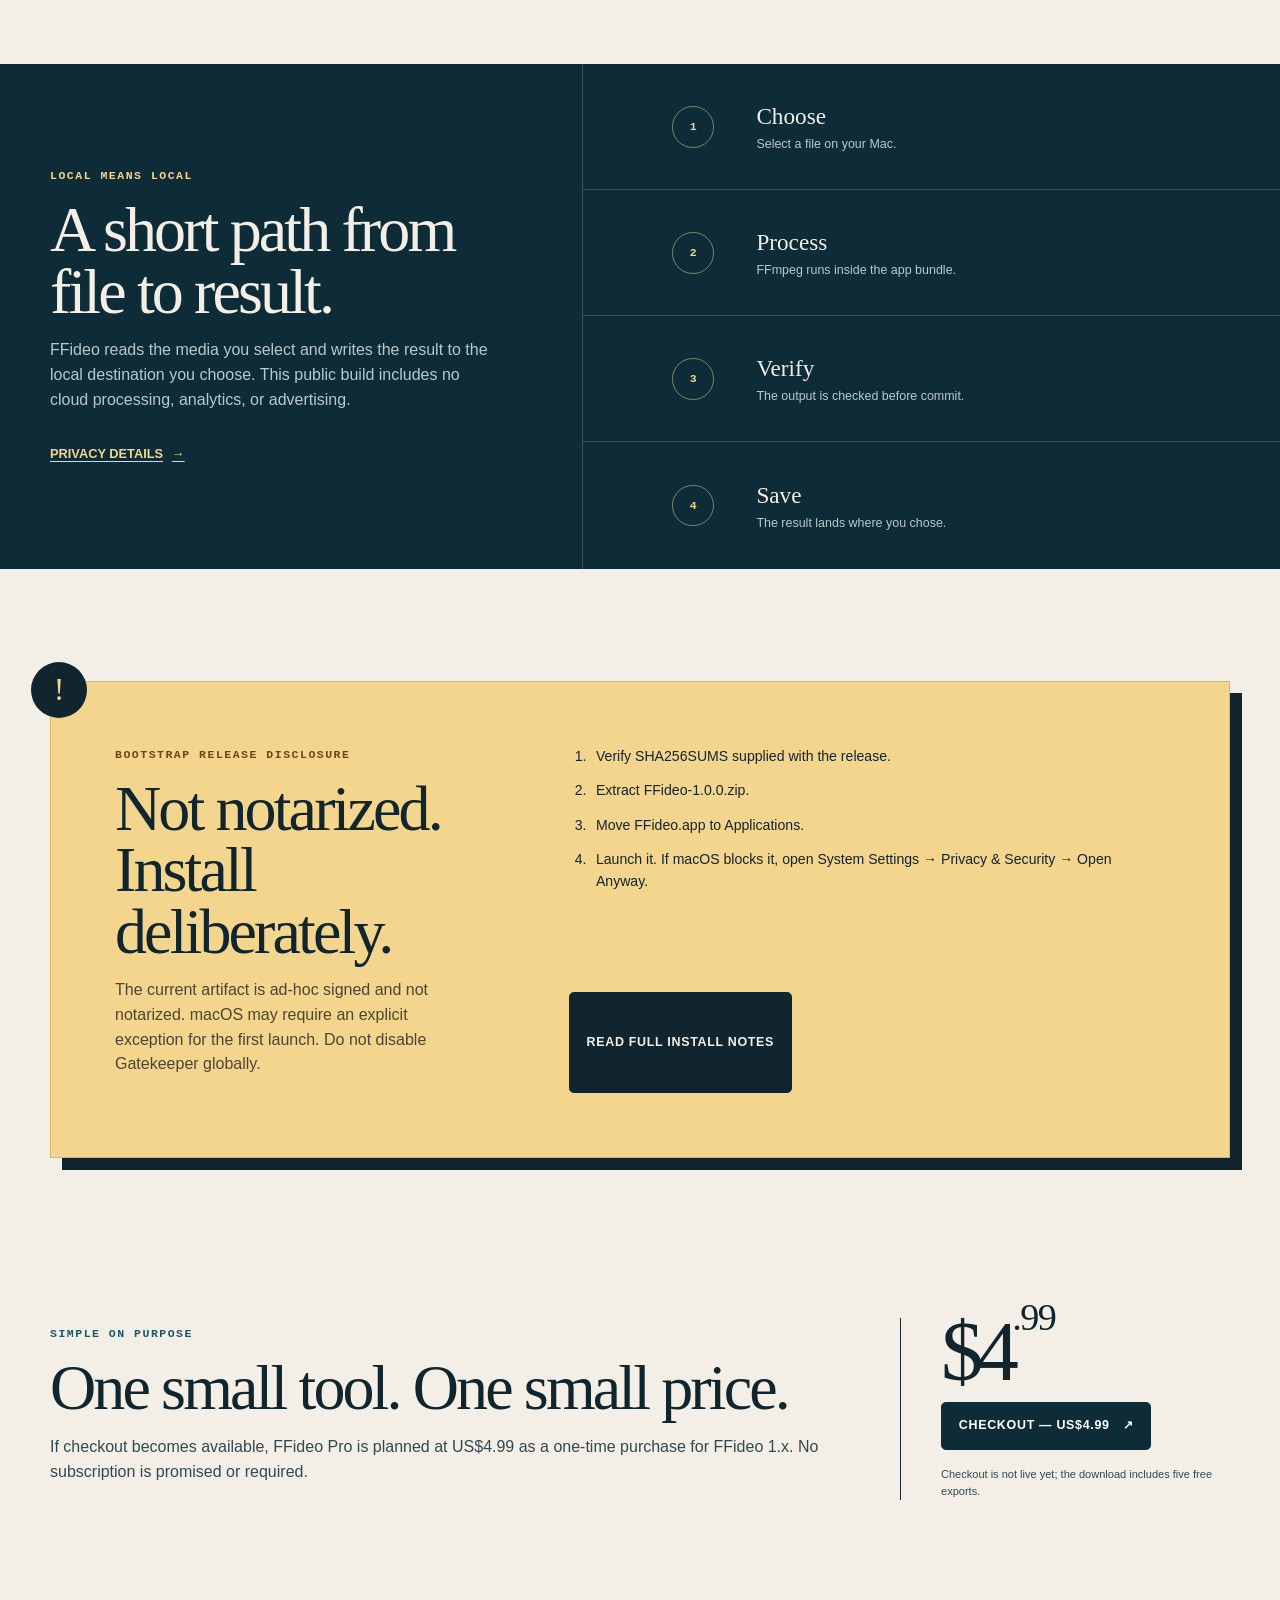
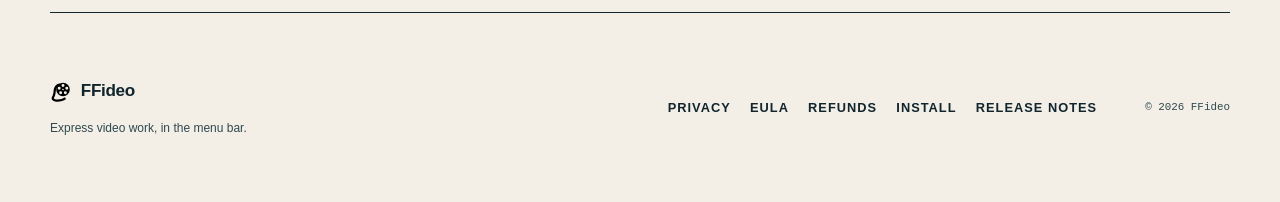
==== commit 522e9078: "feat(site): publish verified FFideo beta download" ====
--- a/index.html
+++ b/index.html
@@ -47,12 +47,12 @@
           <p class="hero-lede" data-i18n="hero.lede">Ten focused video operations, one compact menu-bar app. Drop in a file, choose the result, and keep every frame on your Mac.</p>
           <div class="hero-actions">
             <a class="button button-primary" id="download" href="#download" data-config-link="releaseZipUrl" data-pending-label="Coming soon" data-pending-message="The FFideo release download is not live yet.">
-              <span data-action-label data-i18n="hero.download">Download for Mac</span>
+              <span data-action-label data-i18n="hero.download">Download free trial</span>
               <span aria-hidden="true">↓</span>
             </a>
-            <a class="button button-quiet" href="#price" data-i18n="hero.buy">Buy once — US$4.99</a>
+            <a class="button button-quiet" href="#price" data-i18n="hero.buy">How the trial works</a>
           </div>
-          <p class="requirements" data-i18n="hero.requirements">macOS 13+ · Apple Silicon · local processing</p>
+          <p class="requirements"><strong data-i18n="hero.requirements">macOS 13+ · Apple Silicon · local processing</strong><br><span>v1.0.0 · 9.3 MB ZIP · updated October 29, 2026</span></p>
         </div>
 
         <div class="hero-object" aria-label="Illustration of the FFideo menu-bar app">
@@ -80,6 +80,18 @@
         <div><strong data-i18n="proof.price">US$4.99</strong><span data-i18n="proof.priceDetail">one-time, when checkout opens</span></div>
       </section>
 
+      <section class="real-preview" aria-labelledby="preview-title">
+        <div class="real-preview-copy">
+          <p class="eyebrow" data-i18n="preview.eyebrow">The real app</p>
+          <h2 id="preview-title" data-i18n="preview.title">Ten direct actions. No timeline.</h2>
+          <p data-i18n="preview.body">This is the actual FFideo 1.0.0 menu running on macOS. The compact 380×540 interface stays one click away in the menu bar.</p>
+        </div>
+        <figure>
+          <img src="assets/ffideo-real-app.png" width="760" height="1080" alt="Actual FFideo 1.0.0 menu showing ten local video tools">
+          <figcaption data-i18n="preview.caption">Actual release interface · English · dark mode</figcaption>
+        </figure>
+      </section>
+
       <section class="tools-section" id="tools" aria-labelledby="tools-title">
         <div class="section-heading">
           <p class="eyebrow" data-i18n="tools.eyebrow">A smaller surface area</p>
@@ -104,7 +116,7 @@
         <div class="local-copy">
           <p class="eyebrow" data-i18n="local.eyebrow">Local means local</p>
           <h2 id="local-title" data-i18n="local.title">A short path from file to result.</h2>
-          <p data-i18n="local.body">FFideo reads the media you select and writes the result to the local destination you choose. This release candidate includes no cloud processing, analytics, or advertising.</p>
+          <p data-i18n="local.body">FFideo reads the media you select and writes the result to the local destination you choose. This public build includes no cloud processing, analytics, or advertising.</p>
           <a class="text-link" href="privacy.html">Privacy details <span aria-hidden="true">→</span></a>
         </div>
         <ol class="local-flow">
@@ -143,7 +155,7 @@
             <span data-action-label data-i18n="price.cta">Checkout — US$4.99</span>
             <span aria-hidden="true">↗</span>
           </a>
-          <small data-i18n="price.note">Checkout is not live in this deploy candidate.</small>
+          <small data-i18n="price.note">Checkout is not live yet; the download includes five free exports.</small>
         </div>
       </section>
     </main>
--- a/assets/styles.css
+++ b/assets/styles.css
@@ -1,7 +1,7 @@
 /* FFideo launch site — no external fonts, trackers, or build step. */
 :root {
   --ink: #11252e;
-  --ink-soft: #435b64;
+  --ink-soft: #304951;
   --petrol: #0d2c38;
   --petrol-light: #1e5665;
   --paper: #f3efe6;
@@ -92,7 +92,7 @@
 .nav-links { display: flex; align-items: center; gap: clamp(1rem, 2.4vw, 2.25rem); }
 .nav-links a,
 .site-footer nav a {
-  font-size: .76rem;
+  font-size: .8rem;
   font-weight: 700;
   letter-spacing: .08em;
   text-decoration: none;
@@ -183,8 +183,9 @@
   margin: 1rem 0 0;
   color: var(--ink-soft);
   font-family: var(--mono);
-  font-size: .72rem;
-}
+  font-size: .78rem;
+}
+.requirements strong { color: var(--ink); }
 
 .hero-object {
   position: relative;
@@ -251,7 +252,7 @@
 }
 .menu-chrome { display: flex; align-items: center; justify-content: space-between; padding-bottom: .85rem; border-bottom: 1px solid var(--line); }
 .menu-brand { display: flex; align-items: center; gap: .45rem; font-size: .83rem; font-weight: 800; }
-.local-tag { color: var(--petrol-light); font-family: var(--mono); font-size: .6rem; font-weight: 800; letter-spacing: .1em; }
+.local-tag { color: var(--petrol-light); font-family: var(--mono); font-size: .68rem; font-weight: 800; letter-spacing: .1em; }
 .menu-question { margin: 1.1rem 0 .85rem; font-family: var(--display); font-size: 1.5rem; }
 .file-route { position: relative; display: grid; gap: .45rem; padding-left: 1.25rem; }
 .route-line { position: absolute; z-index: -1; top: 20px; bottom: 20px; left: .47rem; width: 1px; background: var(--gold); }
@@ -289,7 +290,31 @@
 .proof-strip > div { min-height: 104px; display: flex; flex-direction: column; justify-content: center; padding: 1.25rem 2rem; border-right: 1px solid rgba(17, 37, 46, .32); }
 .proof-strip > div:last-child { border-right: 0; }
 .proof-strip strong { font-family: var(--display); font-size: 1.5rem; font-weight: 500; }
-.proof-strip span { color: var(--ink-soft); font-size: .75rem; }
+.proof-strip span { color: var(--ink-soft); font-size: .82rem; }
+
+.real-preview {
+  display: grid;
+  grid-template-columns: minmax(0, .8fr) minmax(320px, .55fr);
+  align-items: center;
+  gap: clamp(3rem, 8vw, 8rem);
+  padding: 7rem 0;
+}
+.real-preview-copy { max-width: 620px; }
+.real-preview h2 { font-size: clamp(2.7rem, 5vw, 4.8rem); }
+.real-preview-copy > p:last-child { color: var(--ink-soft); }
+.real-preview figure { margin: 0; justify-self: center; }
+.real-preview figure img {
+  width: min(100%, 380px);
+  border-radius: 1.15rem;
+  box-shadow: var(--shadow);
+}
+.real-preview figcaption {
+  margin-top: .85rem;
+  color: var(--ink-soft);
+  font-family: var(--mono);
+  font-size: .72rem;
+  text-align: center;
+}
 
 .tools-section {
   display: grid;
@@ -320,7 +345,7 @@
 .tool-ledger strong,
 .tool-ledger small { display: block; }
 .tool-ledger strong { font-family: var(--display); font-size: 1.25rem; font-weight: 600; }
-.tool-ledger small { margin-top: .1rem; color: var(--ink-soft); font-size: .72rem; }
+.tool-ledger small { margin-top: .1rem; color: var(--ink-soft); font-size: .78rem; }
 
 .local-section {
   width: 100%;
@@ -440,6 +465,8 @@
   .hero { grid-template-columns: 1fr; padding-top: 4rem; }
   .hero-copy { max-width: 720px; }
   .hero-object { min-height: 440px; }
+  .real-preview { grid-template-columns: 1fr; }
+  .real-preview-copy { max-width: 680px; }
   .tools-section { grid-template-columns: 1fr; gap: 3rem; }
   .section-heading { position: static; max-width: 680px; }
   .local-section { grid-template-columns: 1fr; }
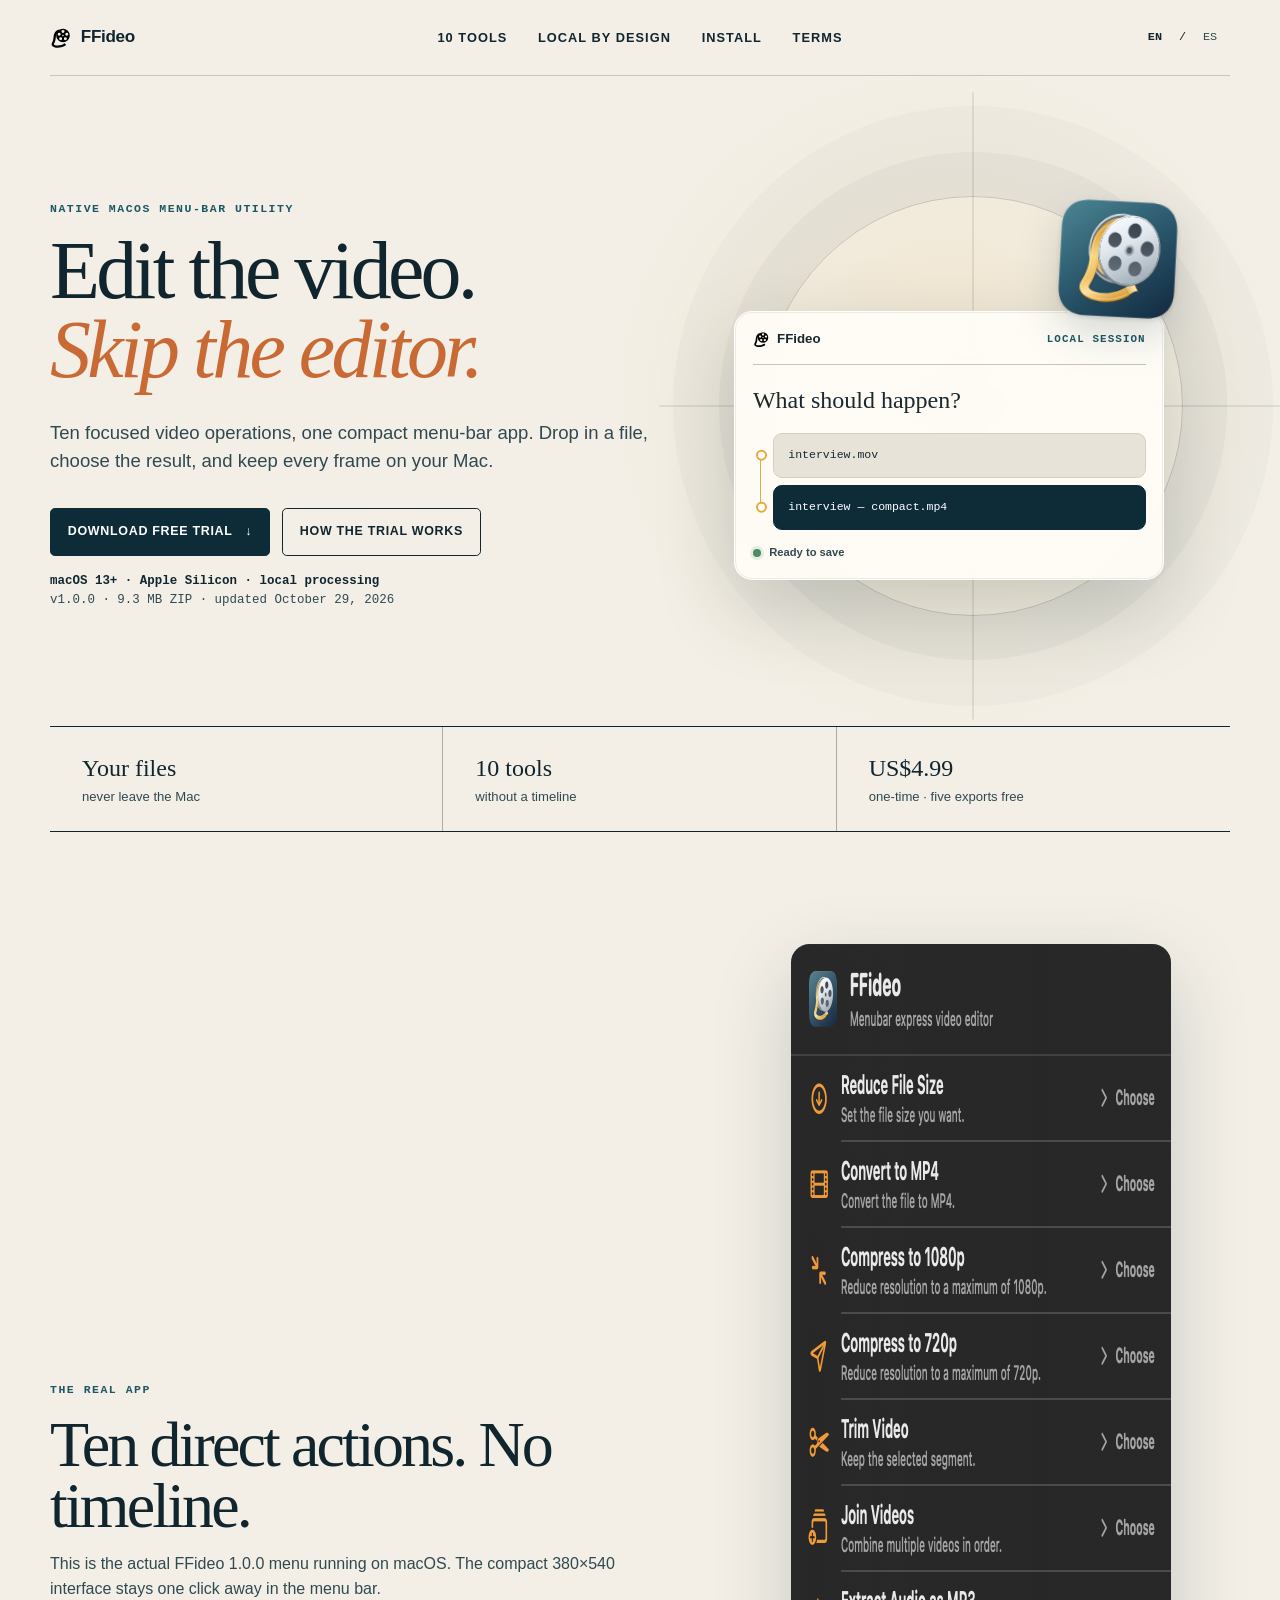
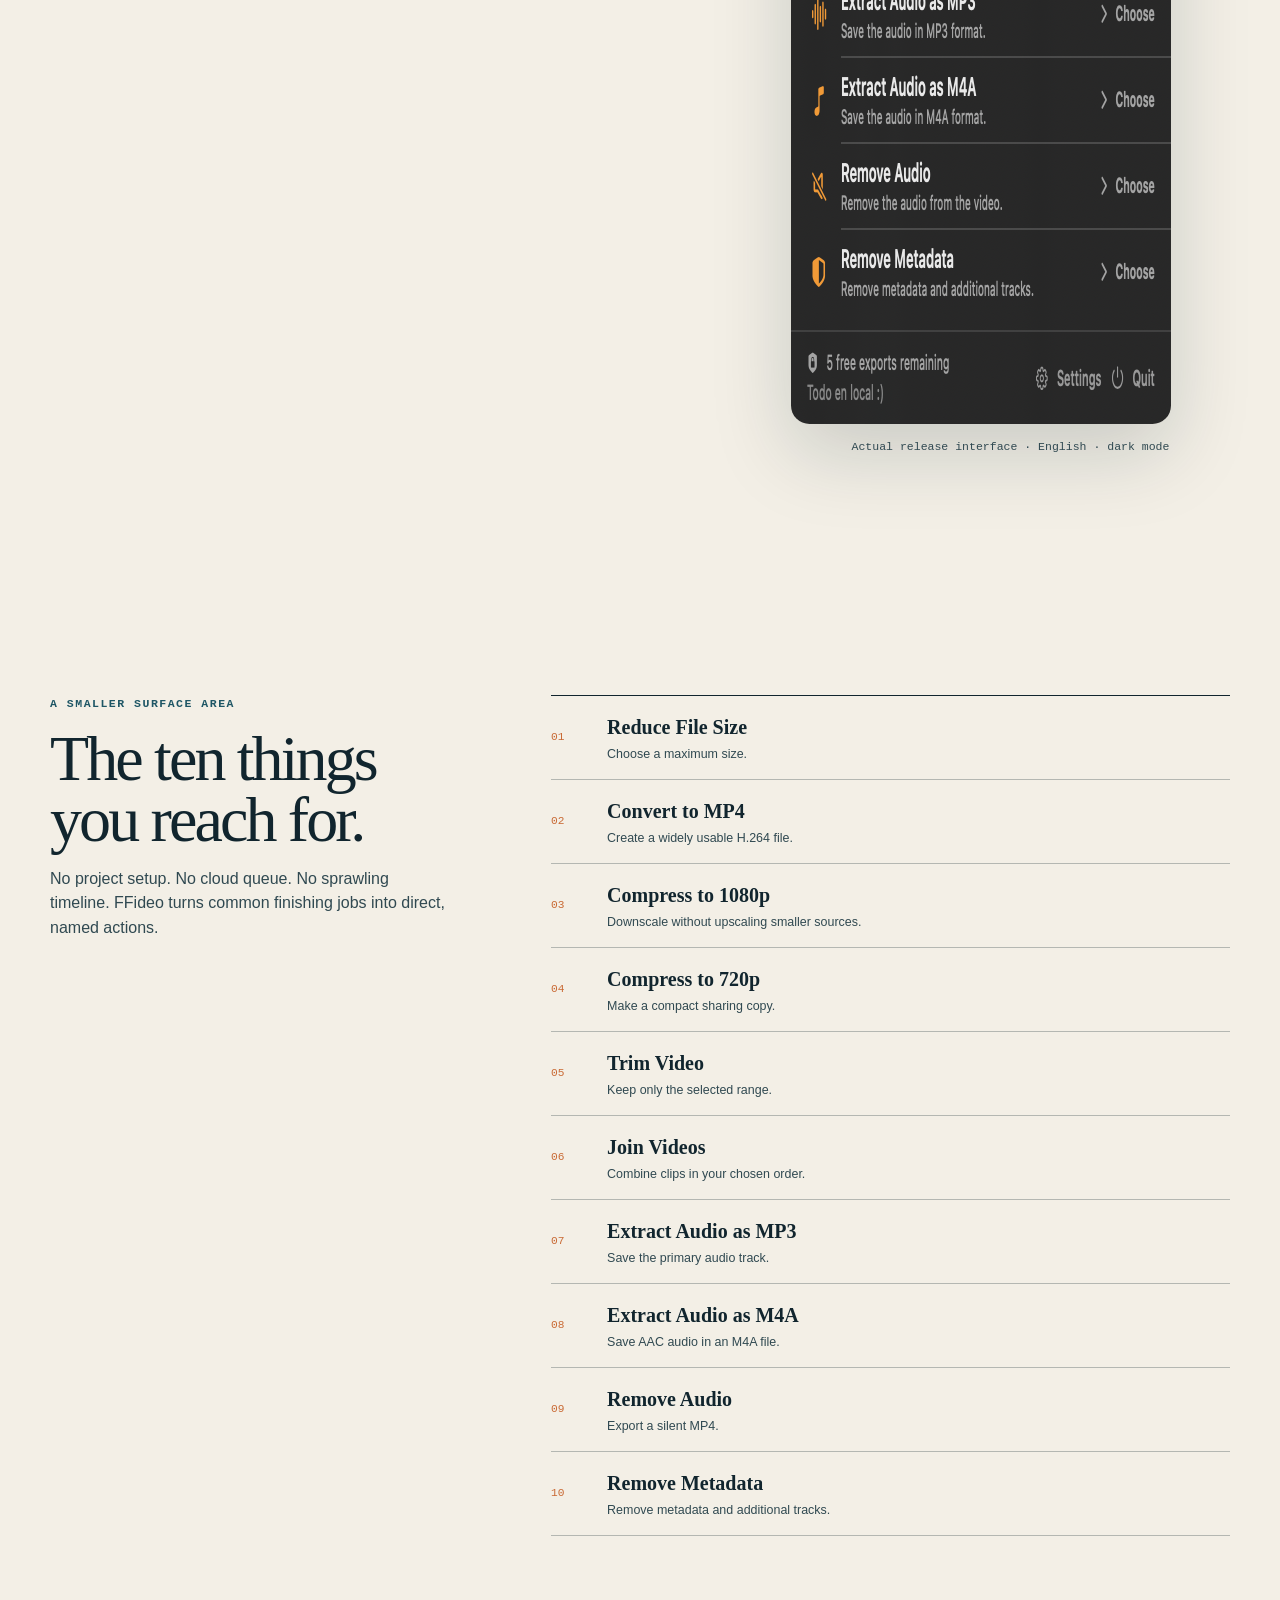
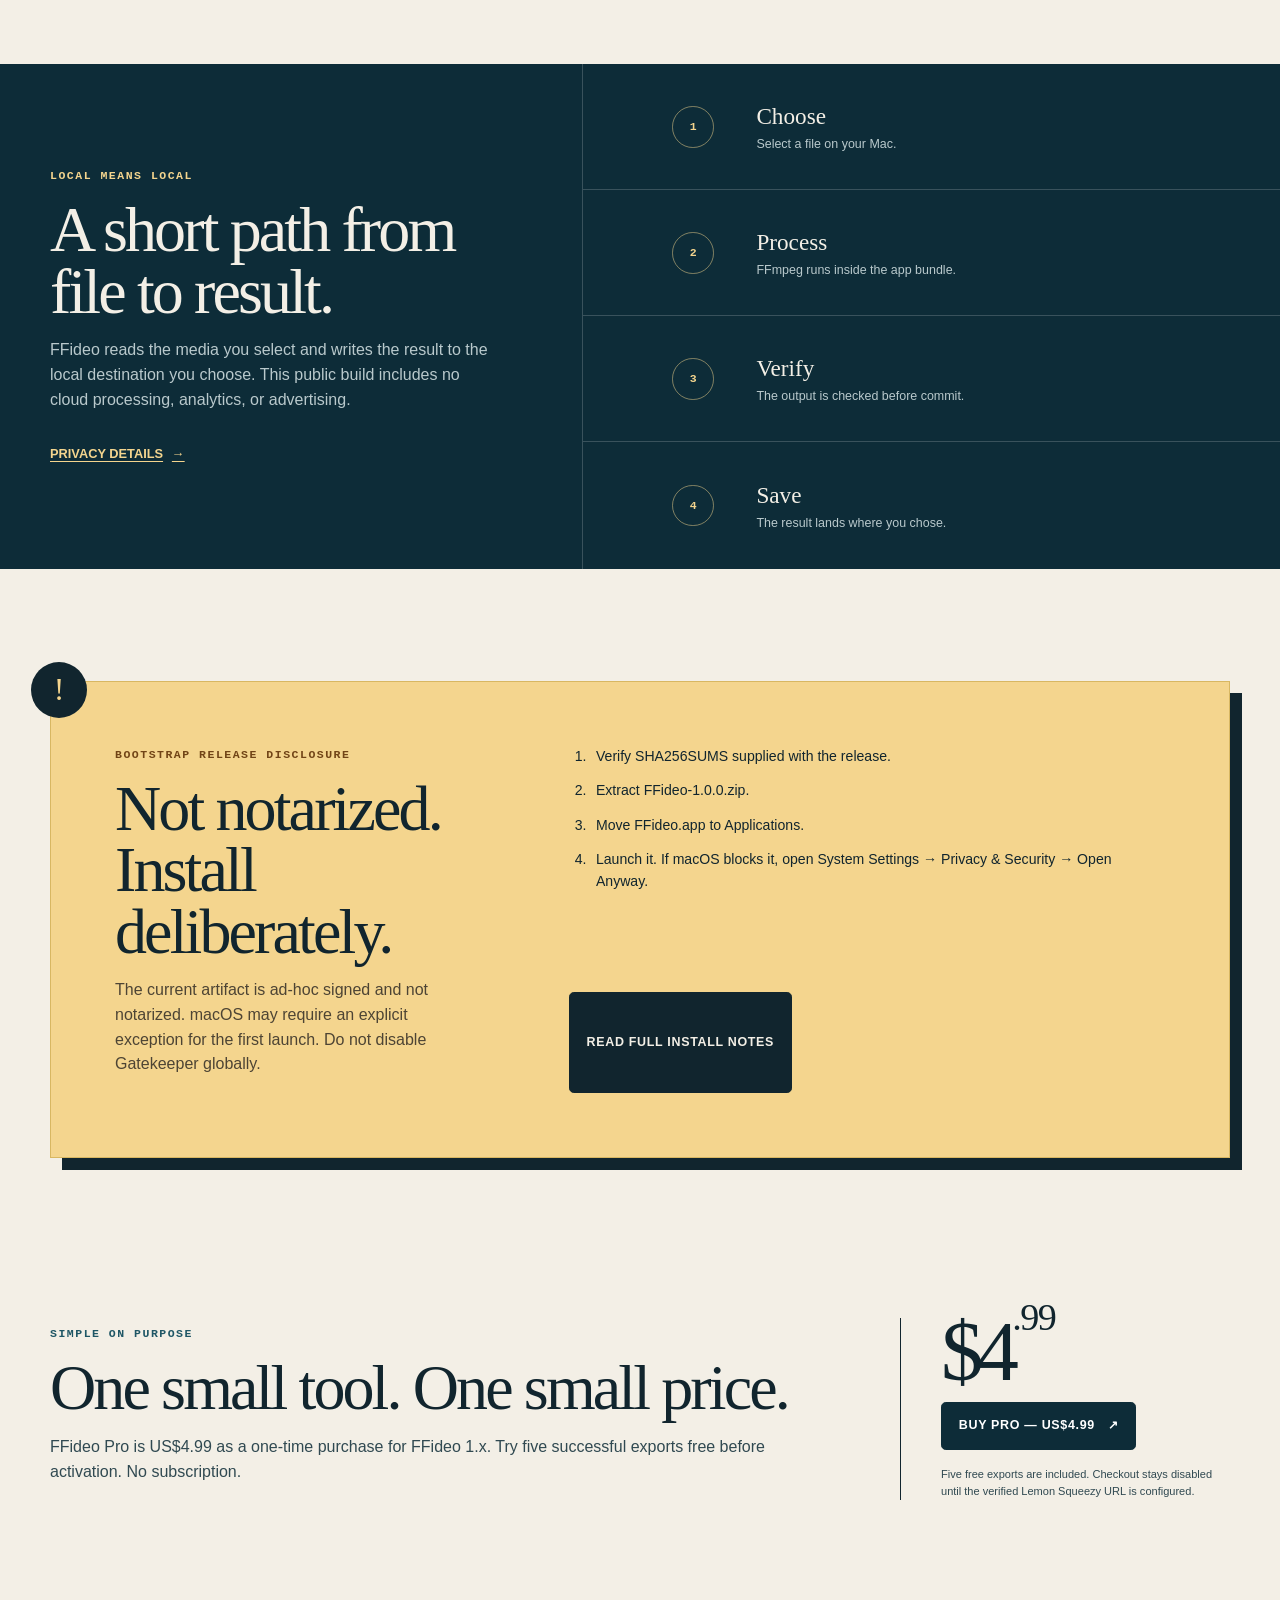
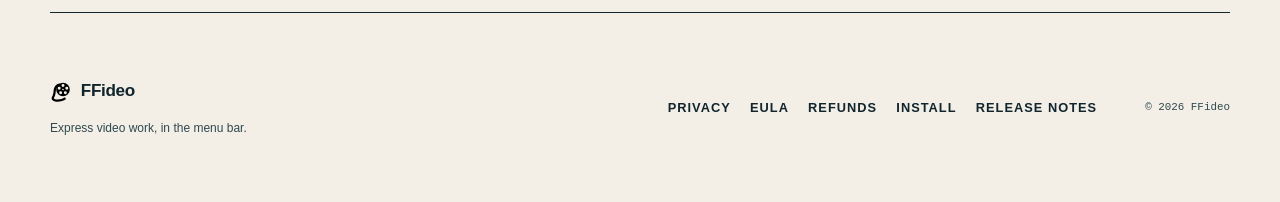
==== commit f5e4ed55: "[verified] feat(site): prepare Lemon Squeezy checkout" ====
--- a/index.html
+++ b/index.html
@@ -77,7 +77,7 @@
       <section class="proof-strip" aria-label="Key facts">
         <div><strong data-i18n="proof.files">Your files</strong><span data-i18n="proof.filesDetail">never leave the Mac</span></div>
         <div><strong data-i18n="proof.tools">10 tools</strong><span data-i18n="proof.toolsDetail">without a timeline</span></div>
-        <div><strong data-i18n="proof.price">US$4.99</strong><span data-i18n="proof.priceDetail">one-time, when checkout opens</span></div>
+        <div><strong data-i18n="proof.price">US$4.99</strong><span data-i18n="proof.priceDetail">one-time · five exports free</span></div>
       </section>
 
       <section class="real-preview" aria-labelledby="preview-title">
@@ -147,15 +147,15 @@
         <div>
           <p class="eyebrow" data-i18n="price.eyebrow">Simple on purpose</p>
           <h2 id="price-title" data-i18n="price.title">One small tool. One small price.</h2>
-          <p data-i18n="price.body">If checkout becomes available, FFideo Pro is planned at US$4.99 as a one-time purchase for FFideo 1.x. No subscription is promised or required.</p>
+          <p data-i18n="price.body">FFideo Pro is US$4.99 as a one-time purchase for FFideo 1.x. Try five successful exports free before activation. No subscription.</p>
         </div>
         <div class="price-action">
           <span class="price">$4<sup>.99</sup></span>
-          <a class="button button-primary" id="checkout" href="#checkout" data-config-link="checkoutUrl" data-pending-label="Coming soon" data-pending-message="FFideo checkout is not live yet.">
-            <span data-action-label data-i18n="price.cta">Checkout — US$4.99</span>
+          <a class="button button-primary" id="checkout" href="#checkout" data-config-link="checkoutUrl" aria-disabled="true" tabindex="-1" data-pending-label="Coming soon" data-pending-message="FFideo checkout is not live yet.">
+            <span data-action-label data-i18n="price.cta">Buy Pro — US$4.99</span>
             <span aria-hidden="true">↗</span>
           </a>
-          <small data-i18n="price.note">Checkout is not live yet; the download includes five free exports.</small>
+          <small data-i18n="price.note">Five free exports are included. Checkout stays disabled until the verified Lemon Squeezy URL is configured.</small>
         </div>
       </section>
     </main>
--- a/assets/styles.css
+++ b/assets/styles.css
@@ -451,6 +451,37 @@
 .document-content .install-command { display: block; margin: 1rem 0; padding: 1rem; color: var(--paper-bright); background: var(--petrol); overflow-x: auto; }
 .document-content .back-link { display: inline-flex; gap: .5rem; margin-top: 2rem; font-size: .78rem; font-weight: 800; text-transform: uppercase; }
 .document-footer { width: min(calc(100% - 2rem), 920px); }
+
+/* Purchase success page */
+.purchase-hero h1 { max-width: 820px; }
+.purchase-content { max-width: 820px; }
+.purchase-steps {
+  margin: 1.4rem 0 0;
+  padding: 0;
+  list-style: none;
+  counter-reset: purchase-step;
+  border-top: 1px solid var(--ink);
+}
+.purchase-steps li {
+  counter-increment: purchase-step;
+  display: grid;
+  grid-template-columns: 3rem 1fr;
+  gap: 1.2rem;
+  padding: 1.4rem 0;
+  border-bottom: 1px solid rgba(17, 37, 46, .28);
+}
+.purchase-steps li::before {
+  content: counter(purchase-step, decimal-leading-zero);
+  color: var(--orange);
+  font-family: var(--mono);
+  font-size: .72rem;
+  font-weight: 800;
+}
+.purchase-steps strong,
+.purchase-steps span { display: block; }
+.purchase-steps strong { color: var(--ink); font-family: var(--display); font-size: 1.35rem; font-weight: 600; }
+.purchase-steps span { margin-top: .3rem; color: var(--ink-soft); }
+.purchase-actions { display: flex; flex-wrap: wrap; gap: .8rem; margin: 1.5rem 0 .5rem; }
 
 @media (max-height: 700px) and (min-width: 901px) {
   .hero { padding: 2.25rem 0 1.75rem; }
@@ -507,6 +538,8 @@
   .price { font-size: 4.5rem; }
   .legal-hero { padding-top: 3.5rem; }
   .document-content { padding-top: 2.5rem; }
+  .purchase-actions { align-items: stretch; flex-direction: column; }
+  .purchase-actions .button { width: 100%; }
 }
 
 @media (prefers-reduced-motion: reduce) {
